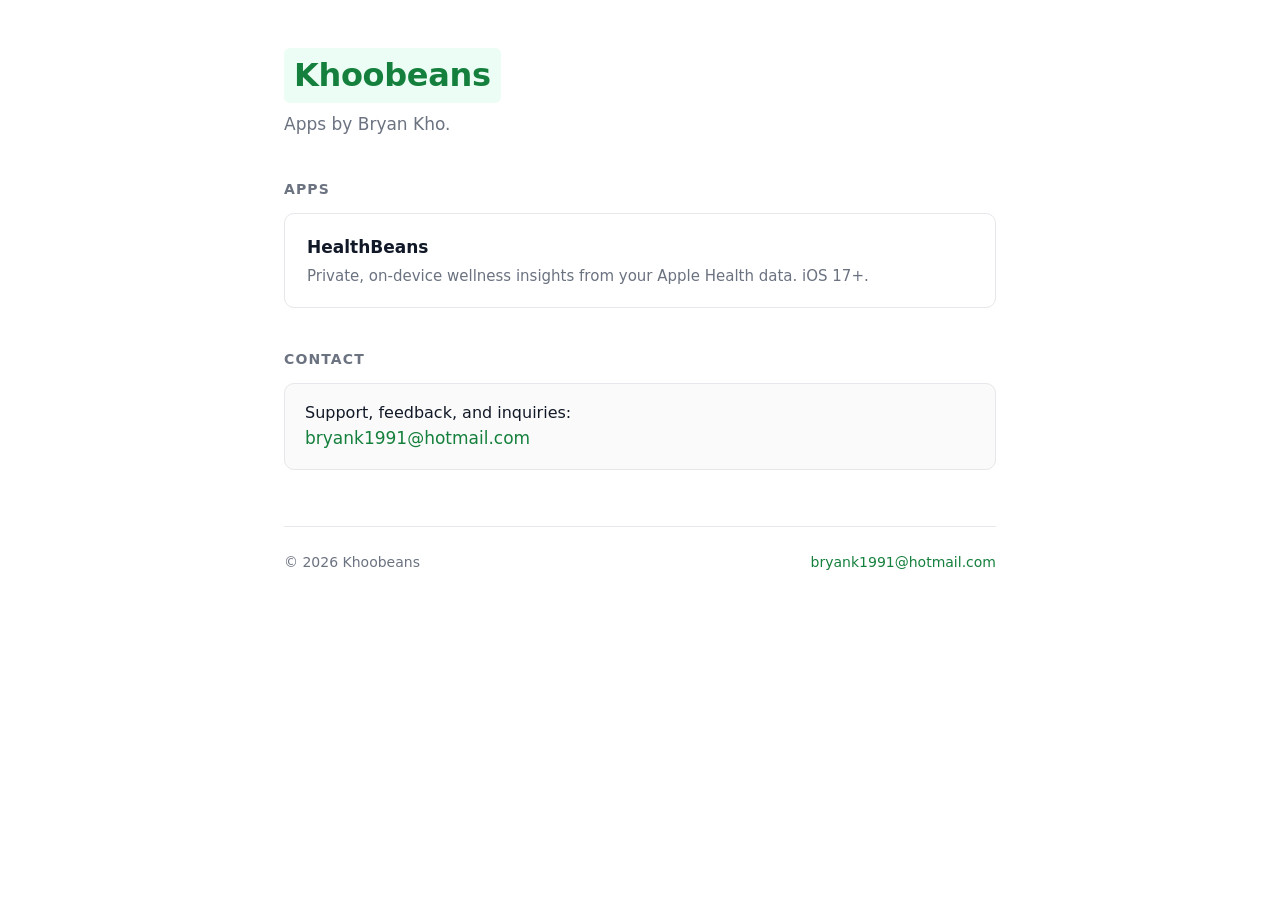
==== index.html @ 22d29abd "Initial Khoobeans support site - Khoobeans home (index.html, style.css) - HealthBeans support page (" ====
<!DOCTYPE html>
<html lang="en">
<head>
  <meta charset="UTF-8">
  <meta name="viewport" content="width=device-width, initial-scale=1">
  <title>Khoobeans</title>
  <meta name="description" content="Apps by Bryan Kho — focused, privacy-respecting tools.">
  <link rel="stylesheet" href="style.css">
</head>
<body>
  <main>
    <h1><span class="wordmark">Khoobeans</span></h1>
    <p class="subtitle">Apps by Bryan Kho.</p>

    <h2>Apps</h2>

    <a class="card" href="healthbeans/">
      <div class="card-title">HealthBeans</div>
      <div class="card-desc">Private, on-device wellness insights from your Apple Health data. iOS 17+.</div>
    </a>

    <h2>Contact</h2>
    <div class="contact-block">
      <div>Support, feedback, and inquiries:</div>
      <div class="email"><a href="mailto:bryank1991@hotmail.com">bryank1991@hotmail.com</a></div>
    </div>

    <footer>
      <div class="row">
        <span>© 2026 Khoobeans</span>
        <span><a href="mailto:bryank1991@hotmail.com">bryank1991@hotmail.com</a></span>
      </div>
    </footer>
  </main>
</body>
</html>
---- style.css ----
:root {
  --bg: #ffffff;
  --text: #111827;
  --muted: #6b7280;
  --border: #e5e7eb;
  --accent: #15803d;
  --accent-soft: #ecfdf5;
  --maxw: 760px;
  --radius: 10px;
}

* { box-sizing: border-box; }

html, body {
  margin: 0;
  padding: 0;
  background: var(--bg);
  color: var(--text);
  font-family: -apple-system, BlinkMacSystemFont, "Segoe UI", system-ui, sans-serif;
  font-size: 16px;
  line-height: 1.6;
  -webkit-font-smoothing: antialiased;
}

main {
  max-width: var(--maxw);
  margin: 0 auto;
  padding: 48px 24px 96px;
}

a {
  color: var(--accent);
  text-decoration: none;
}

a:hover { text-decoration: underline; }

.muted { color: var(--muted); }

h1 {
  font-size: 32px;
  margin: 0 0 8px;
  letter-spacing: -0.01em;
}

h1 .wordmark {
  display: inline-block;
  padding: 2px 10px;
  border-radius: 6px;
  background: var(--accent-soft);
  color: var(--accent);
}

.subtitle {
  color: var(--muted);
  font-size: 17px;
  margin: 0 0 32px;
}

h2 {
  font-size: 14px;
  font-weight: 600;
  text-transform: uppercase;
  letter-spacing: 0.08em;
  color: var(--muted);
  margin: 40px 0 12px;
}

p { margin: 0 0 12px; }

ul {
  margin: 0 0 16px;
  padding-left: 20px;
}

ul li { margin-bottom: 6px; }

.card {
  display: block;
  border: 1px solid var(--border);
  border-radius: var(--radius);
  padding: 20px 22px;
  margin-bottom: 12px;
  transition: border-color 0.15s, background 0.15s;
  color: inherit;
}

.card:hover {
  border-color: var(--accent);
  background: var(--accent-soft);
  text-decoration: none;
}

.card-title {
  font-weight: 600;
  font-size: 17px;
  margin-bottom: 4px;
}

.card-desc {
  color: var(--muted);
  font-size: 15px;
  line-height: 1.5;
}

.contact-block {
  border: 1px solid var(--border);
  border-radius: var(--radius);
  padding: 16px 20px;
  background: #fafafa;
}

.email {
  font-size: 17px;
  font-weight: 500;
}

.faq-item { margin-bottom: 20px; }

.faq-q {
  font-weight: 600;
  margin-bottom: 4px;
}

.faq-a {
  color: var(--text);
  margin: 0;
}

footer {
  margin-top: 56px;
  padding-top: 24px;
  border-top: 1px solid var(--border);
  font-size: 14px;
  color: var(--muted);
}

footer .row {
  display: flex;
  justify-content: space-between;
  flex-wrap: wrap;
  gap: 8px;
}

.back-link {
  display: inline-block;
  margin-bottom: 24px;
  font-size: 14px;
}
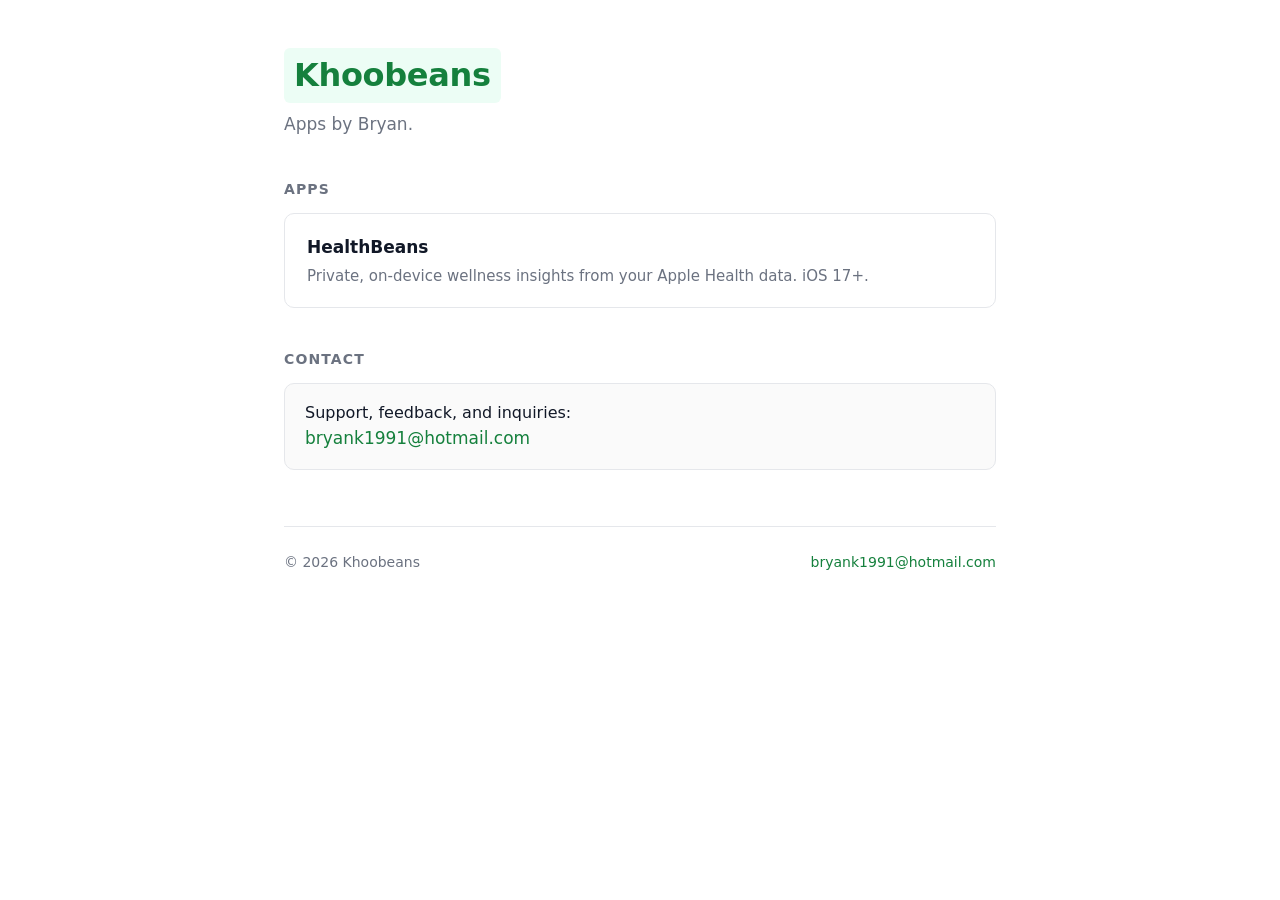
==== commit 4dc6208a: "Remove full name; refer to author as "Bryan" only - README.md - index.html (description meta + subti" ====
--- a/index.html
+++ b/index.html
@@ -4,13 +4,13 @@
   <meta charset="UTF-8">
   <meta name="viewport" content="width=device-width, initial-scale=1">
   <title>Khoobeans</title>
-  <meta name="description" content="Apps by Bryan Kho — focused, privacy-respecting tools.">
+  <meta name="description" content="Apps by Bryan — focused, privacy-respecting tools.">
   <link rel="stylesheet" href="style.css">
 </head>
 <body>
   <main>
     <h1><span class="wordmark">Khoobeans</span></h1>
-    <p class="subtitle">Apps by Bryan Kho.</p>
+    <p class="subtitle">Apps by Bryan.</p>
 
     <h2>Apps</h2>
 
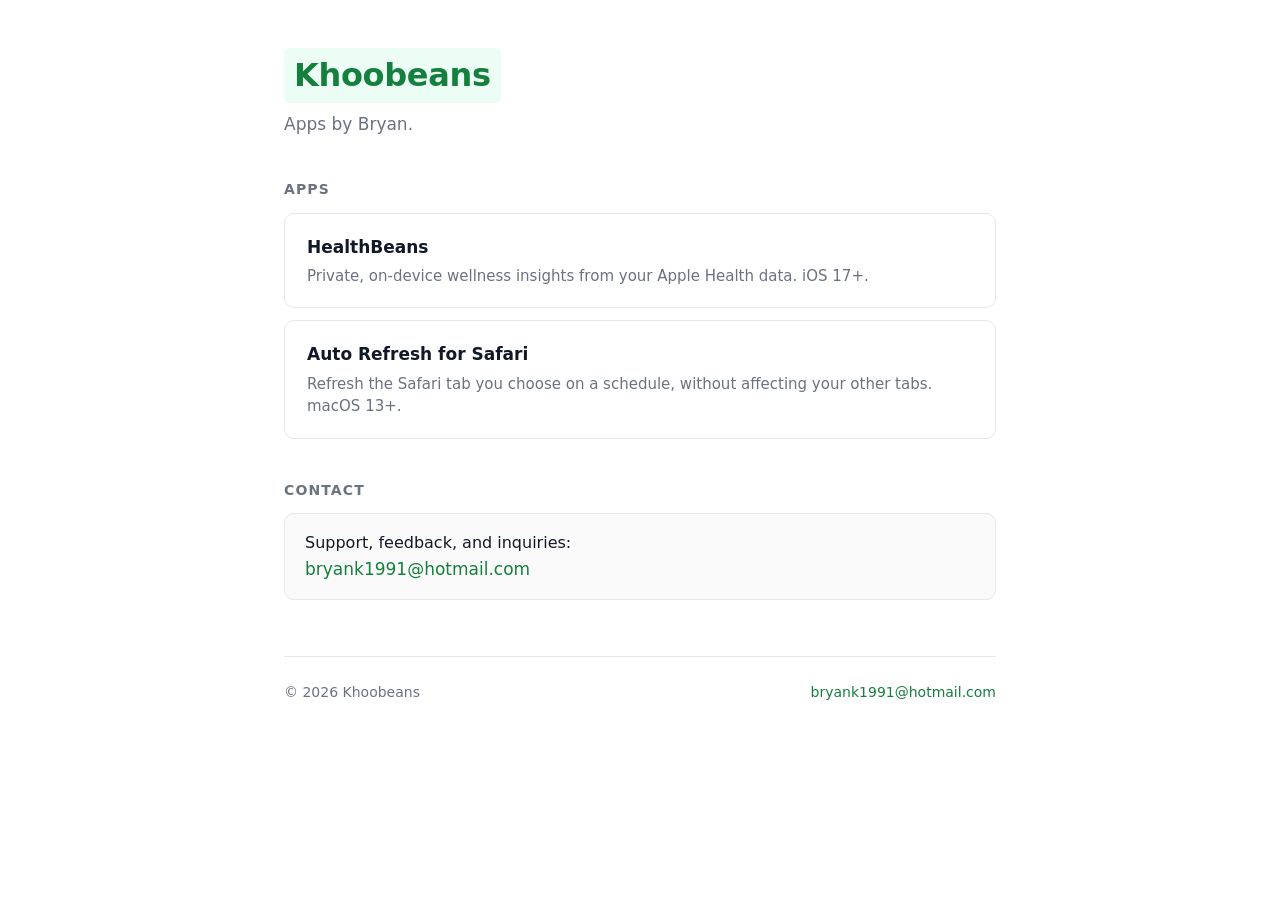
==== commit ee05cd4c: "Add Auto Refresh support and privacy page" ====
--- a/index.html
+++ b/index.html
@@ -19,6 +19,11 @@
       <div class="card-desc">Private, on-device wellness insights from your Apple Health data. iOS 17+.</div>
     </a>
 
+    <a class="card" href="auto-refresh/">
+      <div class="card-title">Auto Refresh for Safari</div>
+      <div class="card-desc">Refresh the Safari tab you choose on a schedule, without affecting your other tabs. macOS 13+.</div>
+    </a>
+
     <h2>Contact</h2>
     <div class="contact-block">
       <div>Support, feedback, and inquiries:</div>
@@ -33,4 +38,4 @@
     </footer>
   </main>
 </body>
-</html>+</html>
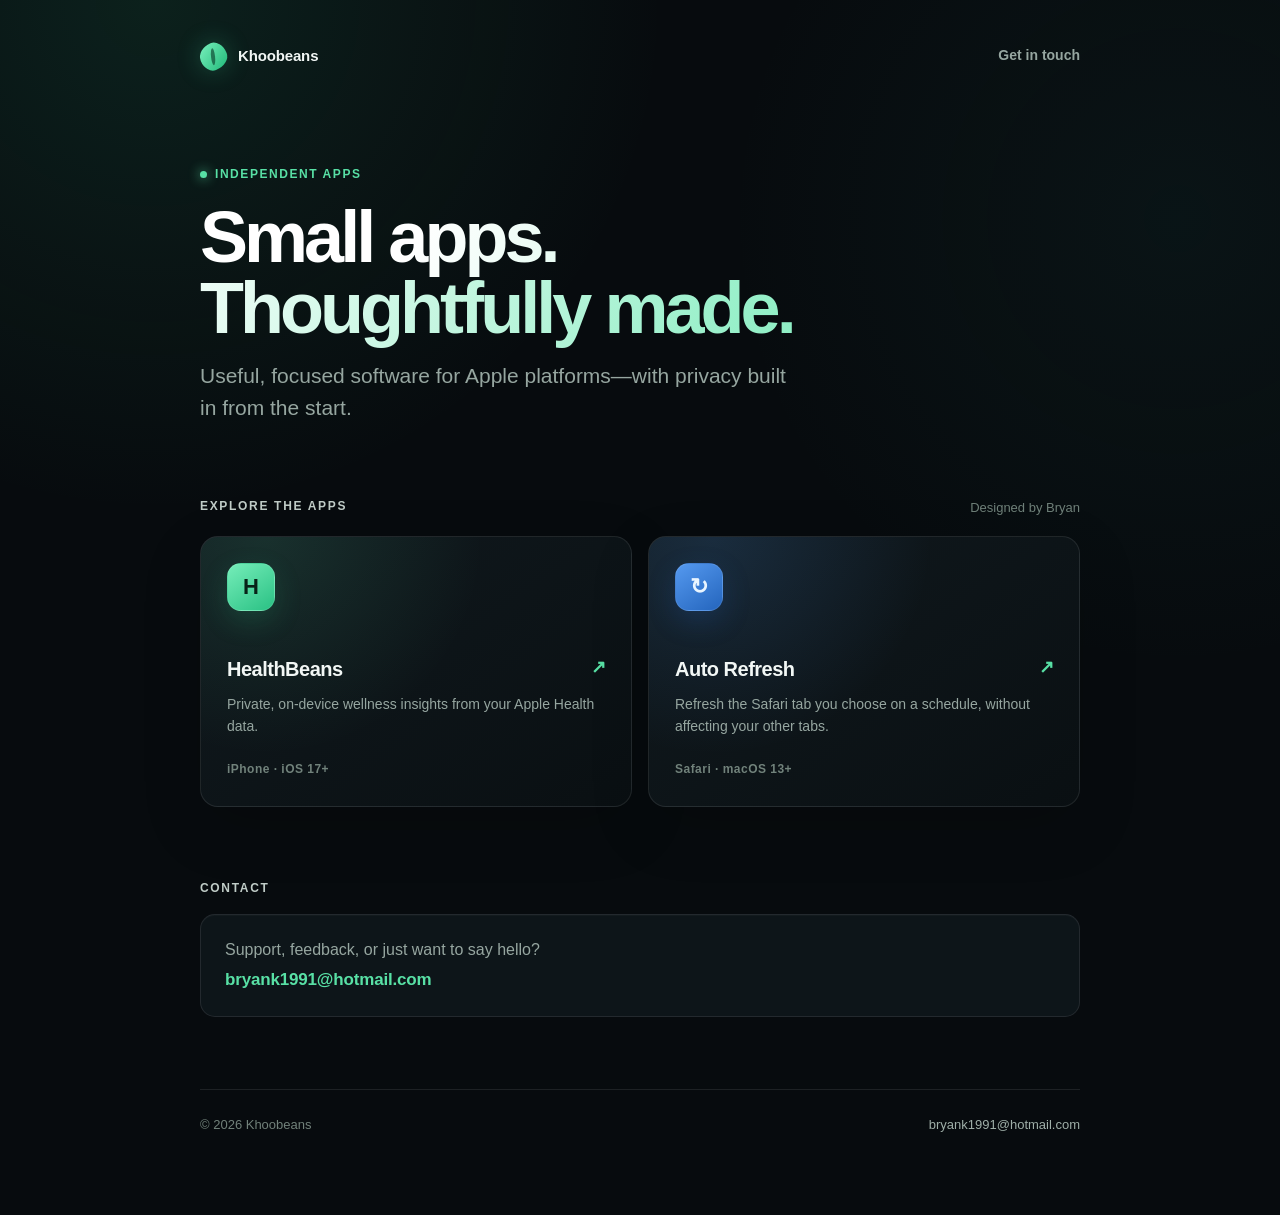
==== commit 0f4141f7: "Redesign site with polished dark theme" ====
--- a/index.html
+++ b/index.html
@@ -4,31 +4,56 @@
   <meta charset="UTF-8">
   <meta name="viewport" content="width=device-width, initial-scale=1">
   <title>Khoobeans</title>
-  <meta name="description" content="Apps by Bryan — focused, privacy-respecting tools.">
+  <meta name="description" content="Thoughtful, privacy-respecting apps for Apple platforms, made by Bryan.">
+  <meta name="theme-color" content="#070b0e">
   <link rel="stylesheet" href="style.css">
 </head>
-<body>
+<body class="home-page">
   <main>
-    <h1><span class="wordmark">Khoobeans</span></h1>
-    <p class="subtitle">Apps by Bryan.</p>
+    <header class="topbar">
+      <a class="brand" href="./" aria-label="Khoobeans home">
+        <span class="brand-mark" aria-hidden="true"></span>
+        <span>Khoobeans</span>
+      </a>
+      <a class="topbar-link" href="mailto:bryank1991@hotmail.com">Get in touch</a>
+    </header>
 
-    <h2>Apps</h2>
+    <section class="hero">
+      <p class="eyebrow">Independent apps</p>
+      <h1><span class="wordmark">Small apps.<br>Thoughtfully made.</span></h1>
+      <p class="subtitle">Useful, focused software for Apple platforms—with privacy built in from the start.</p>
+    </section>
 
-    <a class="card" href="healthbeans/">
-      <div class="card-title">HealthBeans</div>
-      <div class="card-desc">Private, on-device wellness insights from your Apple Health data. iOS 17+.</div>
-    </a>
+    <section aria-labelledby="apps-heading">
+      <div class="section-heading">
+        <h2 id="apps-heading">Explore the apps</h2>
+        <span class="section-note">Designed by Bryan</span>
+      </div>
 
-    <a class="card" href="auto-refresh/">
-      <div class="card-title">Auto Refresh for Safari</div>
-      <div class="card-desc">Refresh the Safari tab you choose on a schedule, without affecting your other tabs. macOS 13+.</div>
-    </a>
+      <div class="app-grid">
+        <a class="card healthbeans" href="healthbeans/">
+          <span class="app-icon" aria-hidden="true">H</span>
+          <div class="card-title">HealthBeans</div>
+          <div class="card-desc">Private, on-device wellness insights from your Apple Health data.</div>
+          <div class="card-meta">iPhone · iOS 17+</div>
+        </a>
 
-    <h2>Contact</h2>
-    <div class="contact-block">
-      <div>Support, feedback, and inquiries:</div>
-      <div class="email"><a href="mailto:bryank1991@hotmail.com">bryank1991@hotmail.com</a></div>
-    </div>
+        <a class="card auto-refresh" href="auto-refresh/">
+          <span class="app-icon" aria-hidden="true">↻</span>
+          <div class="card-title">Auto Refresh</div>
+          <div class="card-desc">Refresh the Safari tab you choose on a schedule, without affecting your other tabs.</div>
+          <div class="card-meta">Safari · macOS 13+</div>
+        </a>
+      </div>
+    </section>
+
+    <section class="contact-section" aria-labelledby="contact-heading">
+      <h2 id="contact-heading">Contact</h2>
+      <div class="contact-block">
+        <div class="muted">Support, feedback, or just want to say hello?</div>
+        <div class="email"><a href="mailto:bryank1991@hotmail.com">bryank1991@hotmail.com</a></div>
+      </div>
+    </section>
 
     <footer>
       <div class="row">
--- a/style.css
+++ b/style.css
@@ -1,149 +1,423 @@
 :root {
-  --bg: #ffffff;
-  --text: #111827;
-  --muted: #6b7280;
-  --border: #e5e7eb;
-  --accent: #15803d;
-  --accent-soft: #ecfdf5;
-  --maxw: 760px;
-  --radius: 10px;
+  color-scheme: dark;
+  --bg: #070b0e;
+  --surface: #0d1317;
+  --surface-raised: #111a1f;
+  --text: #f2f7f5;
+  --muted: #96a6a0;
+  --border: rgba(255, 255, 255, 0.09);
+  --accent: #58e0a5;
+  --accent-soft: rgba(88, 224, 165, 0.1);
+  --maxw: 880px;
+  --radius: 18px;
 }
 
 * { box-sizing: border-box; }
 
-html, body {
+html {
+  min-height: 100%;
+  background: var(--bg);
+  scroll-behavior: smooth;
+}
+
+body {
+  min-height: 100vh;
   margin: 0;
-  padding: 0;
-  background: var(--bg);
   color: var(--text);
-  font-family: -apple-system, BlinkMacSystemFont, "Segoe UI", system-ui, sans-serif;
+  background:
+    radial-gradient(circle at 12% 0%, rgba(48, 188, 133, 0.12), transparent 32rem),
+    radial-gradient(circle at 92% 18%, rgba(36, 128, 118, 0.08), transparent 28rem),
+    var(--bg);
+  font-family: Inter, ui-sans-serif, -apple-system, BlinkMacSystemFont, "Segoe UI", sans-serif;
   font-size: 16px;
-  line-height: 1.6;
+  line-height: 1.65;
   -webkit-font-smoothing: antialiased;
+  text-rendering: optimizeLegibility;
+}
+
+body::before {
+  position: fixed;
+  inset: 0;
+  z-index: -1;
+  pointer-events: none;
+  content: "";
+  opacity: 0.24;
+  background-image: linear-gradient(rgba(255,255,255,0.018) 1px, transparent 1px), linear-gradient(90deg, rgba(255,255,255,0.018) 1px, transparent 1px);
+  background-size: 48px 48px;
+  -webkit-mask-image: linear-gradient(to bottom, black, transparent 75%);
+  mask-image: linear-gradient(to bottom, black, transparent 75%);
 }
 
 main {
-  max-width: var(--maxw);
+  width: min(100% - 40px, var(--maxw));
   margin: 0 auto;
-  padding: 48px 24px 96px;
+  padding: 32px 0 80px;
 }
 
 a {
   color: var(--accent);
   text-decoration: none;
+  text-underline-offset: 3px;
 }
 
 a:hover { text-decoration: underline; }
 
-.muted { color: var(--muted); }
-
-h1 {
-  font-size: 32px;
-  margin: 0 0 8px;
+a:focus-visible {
+  outline: 3px solid rgba(88, 224, 165, 0.45);
+  outline-offset: 4px;
+  border-radius: 6px;
+}
+
+.topbar {
+  display: flex;
+  align-items: center;
+  justify-content: space-between;
+  min-height: 48px;
+  margin-bottom: 80px;
+}
+
+.brand {
+  display: inline-flex;
+  gap: 11px;
+  align-items: center;
+  color: var(--text);
+  font-size: 15px;
+  font-weight: 700;
   letter-spacing: -0.01em;
 }
 
-h1 .wordmark {
-  display: inline-block;
-  padding: 2px 10px;
-  border-radius: 6px;
-  background: var(--accent-soft);
-  color: var(--accent);
-}
-
-.subtitle {
+.brand:hover { text-decoration: none; }
+
+.brand-mark {
+  position: relative;
+  width: 27px;
+  height: 27px;
+  border-radius: 58% 42% 60% 40% / 48% 56% 44% 52%;
+  background: linear-gradient(145deg, #79f0bd, #21b979);
+  box-shadow: 0 0 24px rgba(65, 220, 157, 0.28);
+  transform: rotate(-22deg);
+}
+
+.brand-mark::after {
+  position: absolute;
+  inset: 5px 12px 5px 11px;
+  border-radius: 50%;
+  background: rgba(5, 51, 35, 0.6);
+  content: "";
+  transform: rotate(16deg);
+}
+
+.topbar-link {
   color: var(--muted);
-  font-size: 17px;
-  margin: 0 0 32px;
-}
-
-h2 {
   font-size: 14px;
   font-weight: 600;
+}
+
+.hero {
+  max-width: 720px;
+  margin-bottom: 72px;
+}
+
+.eyebrow {
+  display: inline-flex;
+  gap: 8px;
+  align-items: center;
+  margin: 0 0 18px;
+  color: var(--accent);
+  font-size: 12px;
+  font-weight: 750;
+  letter-spacing: 0.13em;
   text-transform: uppercase;
-  letter-spacing: 0.08em;
+}
+
+.eyebrow::before {
+  width: 7px;
+  height: 7px;
+  border-radius: 50%;
+  background: var(--accent);
+  box-shadow: 0 0 12px var(--accent);
+  content: "";
+}
+
+h1 {
+  margin: 0 0 16px;
+  font-size: clamp(42px, 8vw, 72px);
+  font-weight: 760;
+  letter-spacing: -0.055em;
+  line-height: 0.98;
+}
+
+h1 .wordmark { color: var(--text); }
+
+.hero h1 .wordmark {
+  background: linear-gradient(120deg, #ffffff 24%, #8deec4 100%);
+  background-clip: text;
+  -webkit-background-clip: text;
+  -webkit-text-fill-color: transparent;
+}
+
+.subtitle {
+  max-width: 600px;
+  margin: 0;
   color: var(--muted);
-  margin: 40px 0 12px;
-}
-
-p { margin: 0 0 12px; }
-
-ul {
-  margin: 0 0 16px;
-  padding-left: 20px;
-}
-
-ul li { margin-bottom: 6px; }
+  font-size: clamp(18px, 2.7vw, 21px);
+  line-height: 1.55;
+}
+
+h2 {
+  margin: 48px 0 16px;
+  color: #c0ccc7;
+  font-size: 12px;
+  font-weight: 750;
+  letter-spacing: 0.14em;
+  text-transform: uppercase;
+}
+
+p { margin: 0 0 14px; }
+
+.section-heading {
+  display: flex;
+  align-items: center;
+  justify-content: space-between;
+  margin: 0 0 18px;
+}
+
+.section-heading h2 { margin: 0; }
+
+.section-note {
+  color: #6f8079;
+  font-size: 13px;
+}
+
+.app-grid {
+  display: grid;
+  grid-template-columns: repeat(2, minmax(0, 1fr));
+  gap: 16px;
+}
 
 .card {
-  display: block;
+  position: relative;
+  display: flex;
+  min-height: 245px;
+  flex-direction: column;
+  overflow: hidden;
+  padding: 26px;
   border: 1px solid var(--border);
   border-radius: var(--radius);
-  padding: 20px 22px;
-  margin-bottom: 12px;
-  transition: border-color 0.15s, background 0.15s;
   color: inherit;
+  background: linear-gradient(145deg, rgba(17, 26, 31, 0.96), rgba(10, 16, 19, 0.96));
+  box-shadow: 0 20px 60px rgba(0, 0, 0, 0.16);
+  transition: transform 180ms ease, border-color 180ms ease, box-shadow 180ms ease;
+}
+
+.card::before {
+  position: absolute;
+  inset: 0;
+  pointer-events: none;
+  background: radial-gradient(circle at 15% 0%, var(--card-glow, rgba(88, 224, 165, 0.12)), transparent 48%);
+  content: "";
 }
 
 .card:hover {
-  border-color: var(--accent);
-  background: var(--accent-soft);
+  border-color: rgba(88, 224, 165, 0.42);
+  box-shadow: 0 24px 70px rgba(0, 0, 0, 0.3), 0 0 0 1px rgba(88, 224, 165, 0.05);
   text-decoration: none;
+  transform: translateY(-4px);
+}
+
+.card.auto-refresh { --card-glow: rgba(74, 144, 226, 0.17); }
+
+.app-icon {
+  position: relative;
+  display: grid;
+  width: 48px;
+  height: 48px;
+  margin-bottom: 42px;
+  place-items: center;
+  border: 1px solid rgba(255, 255, 255, 0.09);
+  border-radius: 14px;
+  color: #082318;
+  background: linear-gradient(145deg, #75edb9, #2ac184);
+  box-shadow: 0 10px 28px rgba(42, 193, 132, 0.18);
+  font-size: 22px;
+  font-weight: 800;
+  line-height: 1;
+}
+
+.auto-refresh .app-icon {
+  color: #e9f5ff;
+  background: linear-gradient(145deg, #5599ef, #2465bd);
+  box-shadow: 0 10px 28px rgba(36, 101, 189, 0.22);
 }
 
 .card-title {
-  font-weight: 600;
+  position: relative;
+  margin-bottom: 7px;
+  padding-right: 32px;
+  font-size: 20px;
+  font-weight: 700;
+  letter-spacing: -0.025em;
+}
+
+.card-title::after {
+  position: absolute;
+  right: 0;
+  color: var(--accent);
+  content: "\2197";
+  font-size: 18px;
+  transition: transform 180ms ease;
+}
+
+.card:hover .card-title::after { transform: translate(2px, -2px); }
+
+.card-desc {
+  position: relative;
+  color: var(--muted);
+  font-size: 14px;
+  line-height: 1.6;
+}
+
+.card-meta {
+  position: relative;
+  margin-top: auto;
+  padding-top: 22px;
+  color: #71827b;
+  font-size: 12px;
+  font-weight: 650;
+  letter-spacing: 0.04em;
+}
+
+.contact-section { margin-top: 72px; }
+.contact-section h2 { margin-top: 0; }
+
+.contact-block {
+  padding: 22px 24px;
+  border: 1px solid var(--border);
+  border-radius: 15px;
+  background: rgba(17, 26, 31, 0.72);
+  box-shadow: inset 0 1px 0 rgba(255, 255, 255, 0.025);
+}
+
+.contact-block .email { margin-top: 2px; }
+
+.email {
   font-size: 17px;
-  margin-bottom: 4px;
-}
-
-.card-desc {
-  color: var(--muted);
-  font-size: 15px;
-  line-height: 1.5;
-}
-
-.contact-block {
+  font-weight: 650;
+  letter-spacing: -0.01em;
+}
+
+.muted { color: var(--muted); }
+.support-page main { max-width: 760px; }
+.support-page .topbar { margin-bottom: 62px; }
+
+.support-page h1 {
+  font-size: clamp(38px, 7vw, 58px);
+  line-height: 1.04;
+}
+
+.support-page .subtitle { margin-bottom: 58px; }
+.support-page h2 { margin-top: 52px; }
+
+ul {
+  margin: 0 0 18px;
+  padding: 0;
+  list-style: none;
+}
+
+ul li {
+  position: relative;
+  margin-bottom: 10px;
+  padding-left: 24px;
+}
+
+ul li::before {
+  position: absolute;
+  top: 0.7em;
+  left: 3px;
+  width: 6px;
+  height: 6px;
+  border-radius: 50%;
+  background: var(--accent);
+  box-shadow: 0 0 10px rgba(88, 224, 165, 0.32);
+  content: "";
+}
+
+.faq-list {
+  overflow: hidden;
   border: 1px solid var(--border);
   border-radius: var(--radius);
-  padding: 16px 20px;
-  background: #fafafa;
-}
-
-.email {
-  font-size: 17px;
-  font-weight: 500;
-}
-
-.faq-item { margin-bottom: 20px; }
+  background: rgba(13, 19, 23, 0.72);
+}
+
+.faq-item { margin: 0; padding: 22px 24px; }
+.faq-item + .faq-item { border-top: 1px solid var(--border); }
 
 .faq-q {
-  font-weight: 600;
-  margin-bottom: 4px;
-}
-
-.faq-a {
-  color: var(--text);
-  margin: 0;
+  margin-bottom: 6px;
+  color: #eff8f4;
+  font-size: 16px;
+  font-weight: 700;
+  letter-spacing: -0.012em;
+}
+
+.faq-a { margin: 0; color: #adbbb5; }
+
+code {
+  padding: 2px 6px;
+  border: 1px solid var(--border);
+  border-radius: 5px;
+  color: #c9f8e4;
+  background: #0c1411;
+  font-family: ui-monospace, SFMono-Regular, Menlo, monospace;
+  font-size: 0.9em;
+}
+
+#status {
+  padding: 15px 18px;
+  border: 1px solid rgba(88, 224, 165, 0.2);
+  border-radius: 12px;
+  color: #c9f8e4;
+  background: var(--accent-soft);
 }
 
 footer {
-  margin-top: 56px;
+  margin-top: 72px;
   padding-top: 24px;
   border-top: 1px solid var(--border);
-  font-size: 14px;
-  color: var(--muted);
+  color: #71817a;
+  font-size: 13px;
 }
 
 footer .row {
   display: flex;
+  flex-wrap: wrap;
+  gap: 10px 24px;
   justify-content: space-between;
-  flex-wrap: wrap;
+}
+
+footer a { color: #9fafa8; }
+
+.back-link {
+  display: inline-flex;
   gap: 8px;
-}
-
-.back-link {
-  display: inline-block;
-  margin-bottom: 24px;
+  align-items: center;
+  color: var(--muted);
   font-size: 14px;
-}+  font-weight: 600;
+}
+
+@media (max-width: 680px) {
+  main { width: min(100% - 32px, var(--maxw)); padding-top: 22px; }
+  .topbar { margin-bottom: 58px; }
+  .hero { margin-bottom: 56px; }
+  .app-grid { grid-template-columns: 1fr; }
+  .card { min-height: 220px; }
+  .app-icon { margin-bottom: 34px; }
+  .section-note { display: none; }
+  .contact-section { margin-top: 56px; }
+}
+
+@media (prefers-reduced-motion: reduce) {
+  html { scroll-behavior: auto; }
+  *, *::before, *::after { transition-duration: 0.01ms !important; }
+}
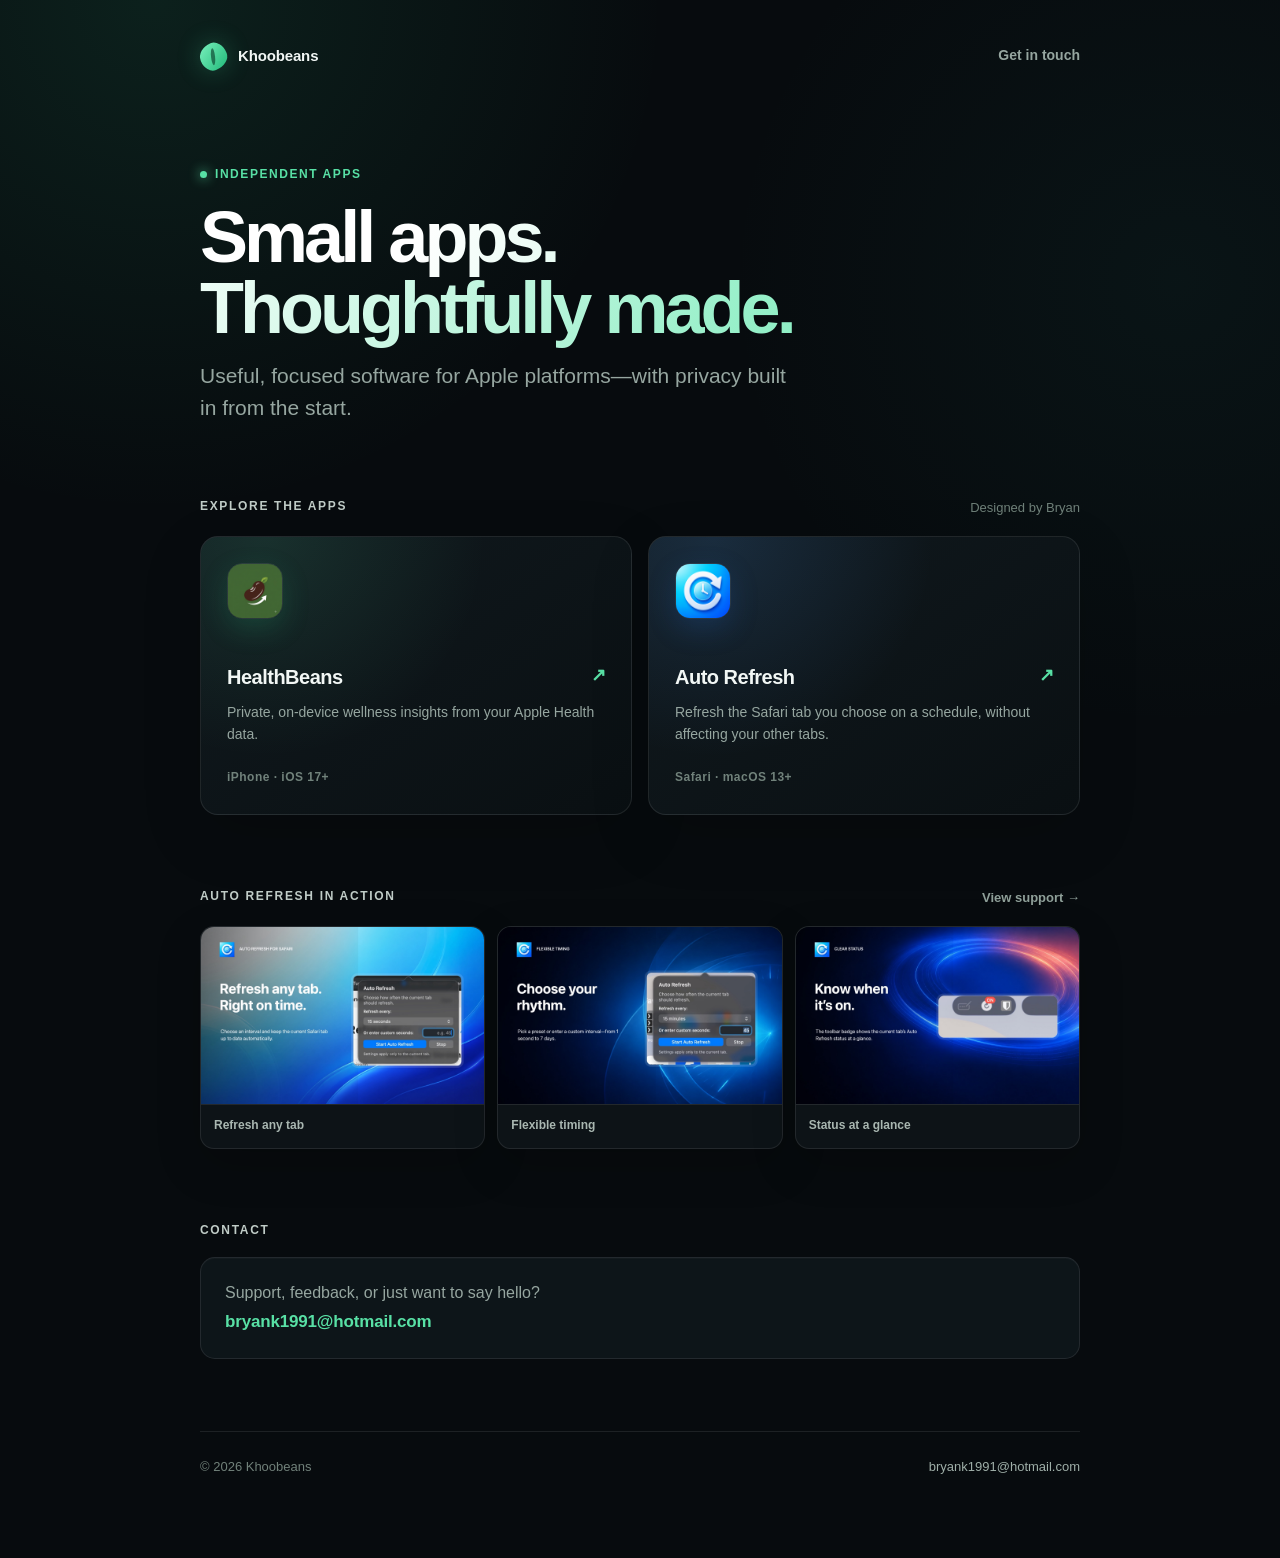
==== commit d480904f: "Add product artwork to homepage" ====
--- a/index.html
+++ b/index.html
@@ -32,18 +32,40 @@
 
       <div class="app-grid">
         <a class="card healthbeans" href="healthbeans/">
-          <span class="app-icon" aria-hidden="true">H</span>
+          <img class="app-icon" src="assets/healthbeans-icon.png" width="56" height="56" alt="" aria-hidden="true">
           <div class="card-title">HealthBeans</div>
           <div class="card-desc">Private, on-device wellness insights from your Apple Health data.</div>
           <div class="card-meta">iPhone · iOS 17+</div>
         </a>
 
         <a class="card auto-refresh" href="auto-refresh/">
-          <span class="app-icon" aria-hidden="true">↻</span>
+          <img class="app-icon" src="assets/auto-refresh-icon.png" width="56" height="56" alt="" aria-hidden="true">
           <div class="card-title">Auto Refresh</div>
           <div class="card-desc">Refresh the Safari tab you choose on a schedule, without affecting your other tabs.</div>
           <div class="card-meta">Safari · macOS 13+</div>
         </a>
+      </div>
+    </section>
+
+    <section class="showcase-section" aria-labelledby="showcase-heading">
+      <div class="section-heading">
+        <h2 id="showcase-heading">Auto Refresh in action</h2>
+        <a class="section-link" href="auto-refresh/">View support →</a>
+      </div>
+
+      <div class="showcase-grid">
+        <figure class="showcase-item">
+          <img src="assets/auto-refresh-overview.jpg" width="1440" height="900" loading="lazy" decoding="async" alt="Auto Refresh menu open in Safari with a fifteen-second interval selected">
+          <figcaption>Refresh any tab</figcaption>
+        </figure>
+        <figure class="showcase-item">
+          <img src="assets/auto-refresh-timing.jpg" width="1440" height="900" loading="lazy" decoding="async" alt="Auto Refresh menu showing preset and custom interval controls">
+          <figcaption>Flexible timing</figcaption>
+        </figure>
+        <figure class="showcase-item">
+          <img src="assets/auto-refresh-status.jpg" width="1440" height="900" loading="lazy" decoding="async" alt="Safari toolbar showing the Auto Refresh active status badge">
+          <figcaption>Status at a glance</figcaption>
+        </figure>
       </div>
     </section>
 
--- a/style.css
+++ b/style.css
@@ -189,6 +189,12 @@
   font-size: 13px;
 }
 
+.section-link {
+  color: #8fa099;
+  font-size: 13px;
+  font-weight: 600;
+}
+
 .app-grid {
   display: grid;
   grid-template-columns: repeat(2, minmax(0, 1fr));
@@ -229,24 +235,17 @@
 
 .app-icon {
   position: relative;
-  display: grid;
-  width: 48px;
-  height: 48px;
+  display: block;
+  width: 56px;
+  height: 56px;
   margin-bottom: 42px;
-  place-items: center;
   border: 1px solid rgba(255, 255, 255, 0.09);
-  border-radius: 14px;
-  color: #082318;
-  background: linear-gradient(145deg, #75edb9, #2ac184);
+  border-radius: 15px;
   box-shadow: 0 10px 28px rgba(42, 193, 132, 0.18);
-  font-size: 22px;
-  font-weight: 800;
-  line-height: 1;
+  object-fit: cover;
 }
 
 .auto-refresh .app-icon {
-  color: #e9f5ff;
-  background: linear-gradient(145deg, #5599ef, #2465bd);
   box-shadow: 0 10px 28px rgba(36, 101, 189, 0.22);
 }
 
@@ -285,6 +284,45 @@
   font-size: 12px;
   font-weight: 650;
   letter-spacing: 0.04em;
+}
+
+.showcase-section { margin-top: 72px; }
+
+.showcase-grid {
+  display: grid;
+  grid-template-columns: repeat(3, minmax(0, 1fr));
+  gap: 12px;
+}
+
+.showcase-item {
+  overflow: hidden;
+  margin: 0;
+  border: 1px solid var(--border);
+  border-radius: 14px;
+  background: var(--surface);
+  box-shadow: 0 16px 45px rgba(0, 0, 0, 0.2);
+  transition: transform 180ms ease, border-color 180ms ease;
+}
+
+.showcase-item:hover {
+  border-color: rgba(82, 158, 255, 0.35);
+  transform: translateY(-3px);
+}
+
+.showcase-item img {
+  display: block;
+  width: 100%;
+  height: auto;
+  aspect-ratio: 8 / 5;
+  object-fit: cover;
+}
+
+.showcase-item figcaption {
+  padding: 11px 13px 12px;
+  border-top: 1px solid var(--border);
+  color: #a9b7b1;
+  font-size: 12px;
+  font-weight: 650;
 }
 
 .contact-section { margin-top: 72px; }
@@ -414,6 +452,15 @@
   .card { min-height: 220px; }
   .app-icon { margin-bottom: 34px; }
   .section-note { display: none; }
+  .showcase-section { margin-top: 56px; }
+  .showcase-grid {
+    grid-template-columns: repeat(3, minmax(260px, 82vw));
+    overflow-x: auto;
+    padding: 0 16px 12px 0;
+    scroll-snap-type: x mandatory;
+    scrollbar-width: thin;
+  }
+  .showcase-item { scroll-snap-align: start; }
   .contact-section { margin-top: 56px; }
 }
 
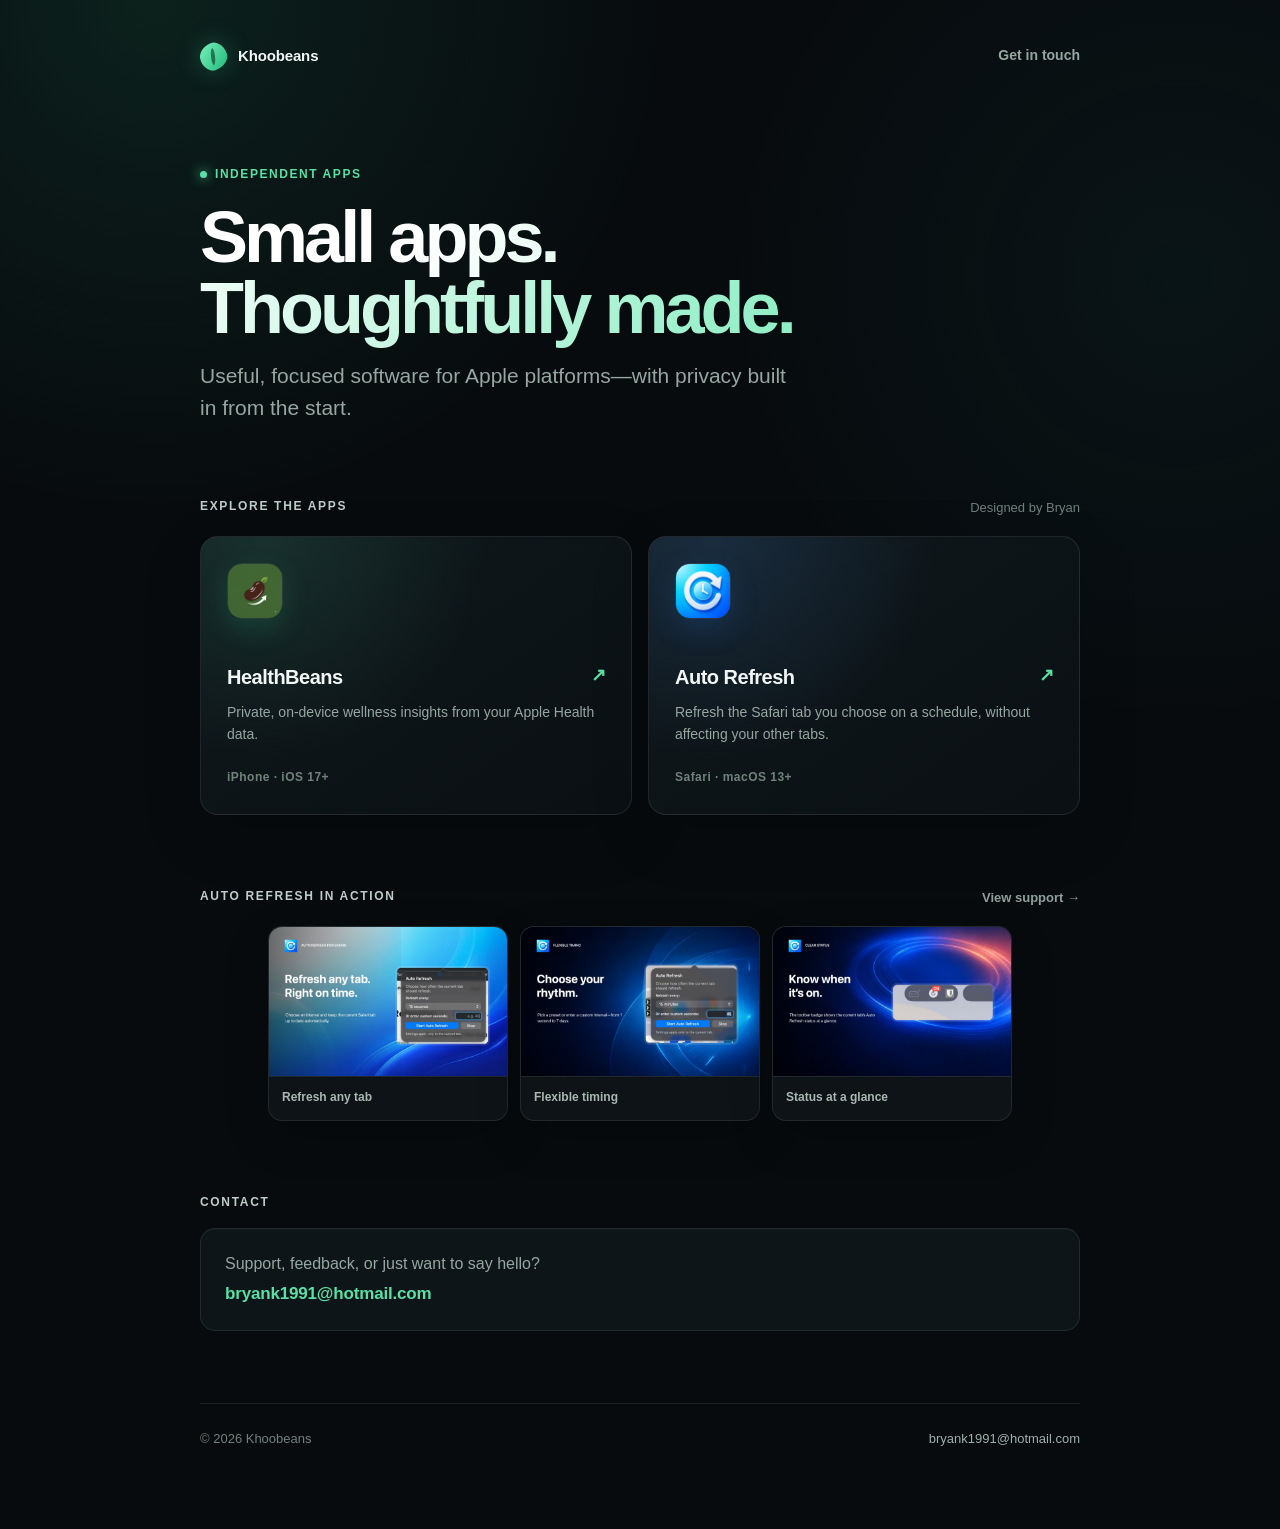
==== commit 4a20d06e: "Fix responsive gallery sizing" ====
--- a/index.html
+++ b/index.html
@@ -6,7 +6,7 @@
   <title>Khoobeans</title>
   <meta name="description" content="Thoughtful, privacy-respecting apps for Apple platforms, made by Bryan.">
   <meta name="theme-color" content="#070b0e">
-  <link rel="stylesheet" href="style.css">
+  <link rel="stylesheet" href="style.css?v=20260903-2">
 </head>
 <body class="home-page">
   <main>
--- a/style.css
+++ b/style.css
@@ -13,6 +13,11 @@
 }
 
 * { box-sizing: border-box; }
+
+img {
+  max-width: 100%;
+  height: auto;
+}
 
 html {
   min-height: 100%;
@@ -290,8 +295,9 @@
 
 .showcase-grid {
   display: grid;
-  grid-template-columns: repeat(3, minmax(0, 1fr));
+  grid-template-columns: repeat(3, minmax(0, 240px));
   gap: 12px;
+  justify-content: center;
 }
 
 .showcase-item {
@@ -312,7 +318,6 @@
 .showcase-item img {
   display: block;
   width: 100%;
-  height: auto;
   aspect-ratio: 8 / 5;
   object-fit: cover;
 }
@@ -454,7 +459,8 @@
   .section-note { display: none; }
   .showcase-section { margin-top: 56px; }
   .showcase-grid {
-    grid-template-columns: repeat(3, minmax(260px, 82vw));
+    grid-template-columns: repeat(3, 200px);
+    justify-content: start;
     overflow-x: auto;
     padding: 0 16px 12px 0;
     scroll-snap-type: x mandatory;
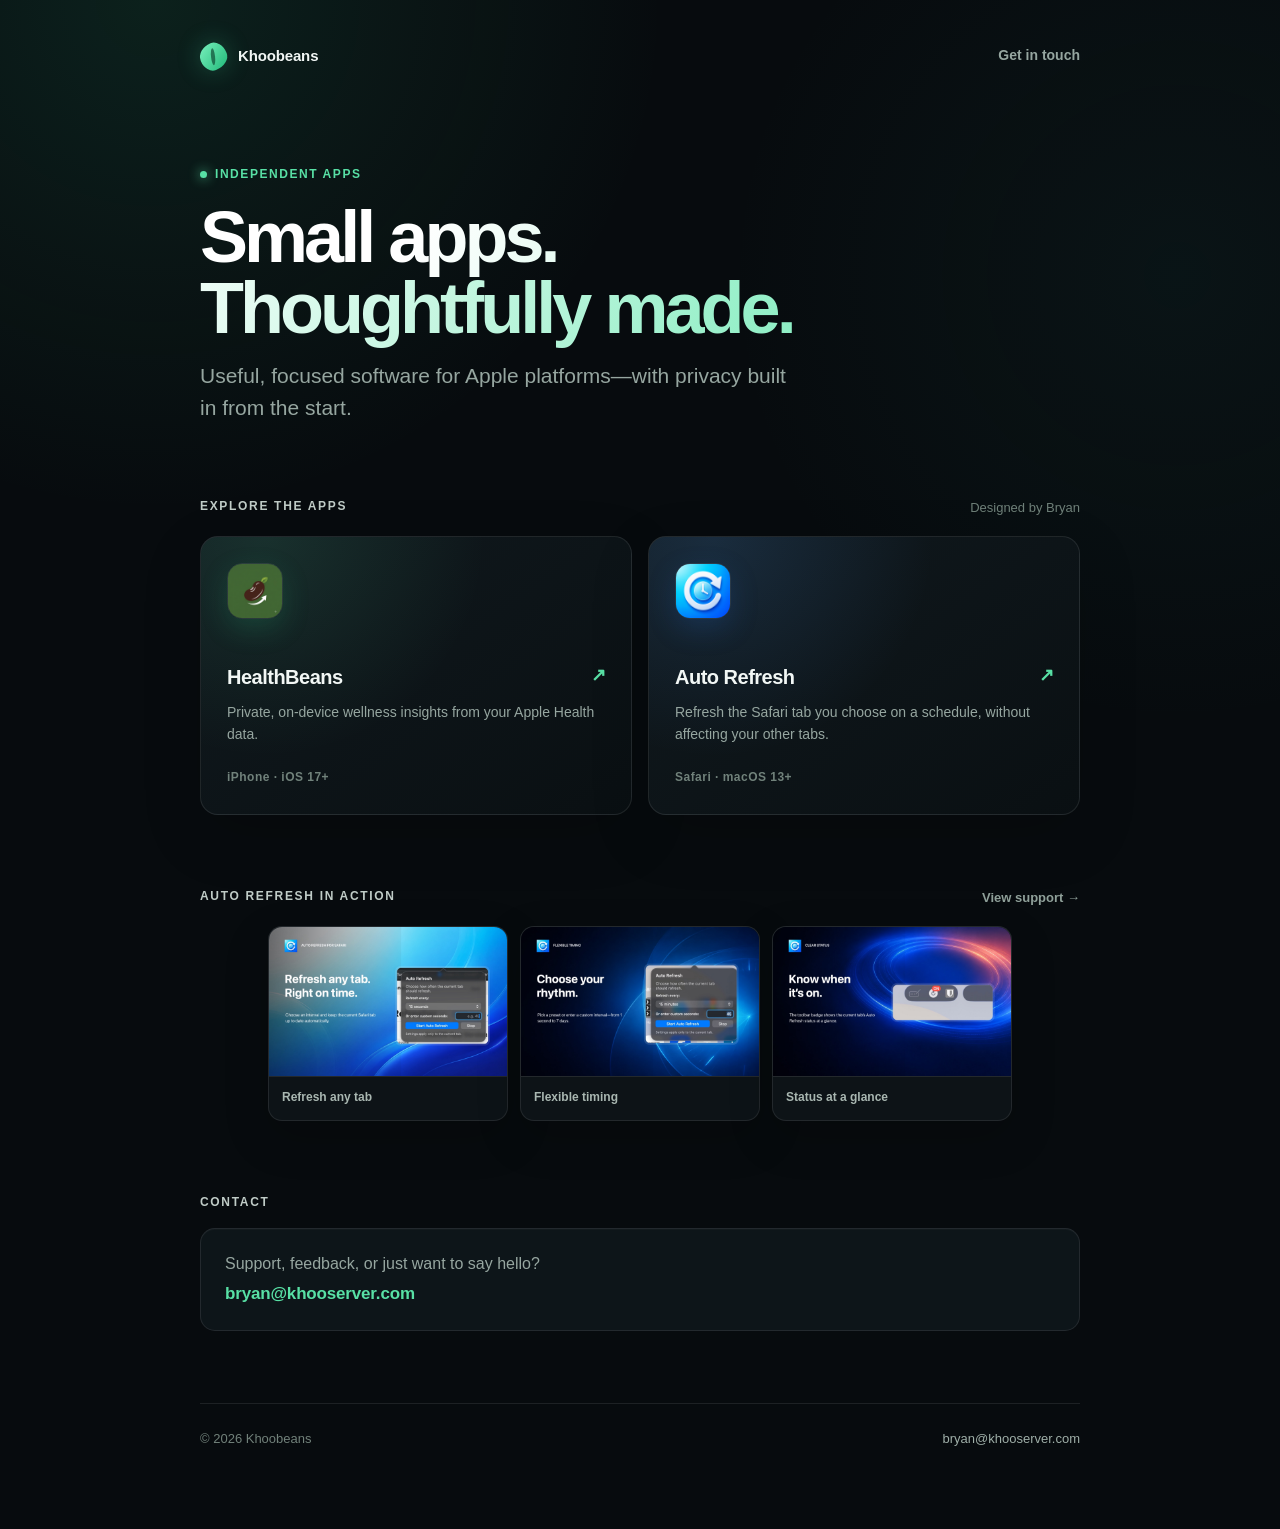
==== commit 8ebc003b: "Update contact email to bryan@khooserver.com" ====
--- a/index.html
+++ b/index.html
@@ -15,7 +15,7 @@
         <span class="brand-mark" aria-hidden="true"></span>
         <span>Khoobeans</span>
       </a>
-      <a class="topbar-link" href="mailto:bryank1991@hotmail.com">Get in touch</a>
+      <a class="topbar-link" href="mailto:bryan@khooserver.com">Get in touch</a>
     </header>
 
     <section class="hero">
@@ -73,14 +73,14 @@
       <h2 id="contact-heading">Contact</h2>
       <div class="contact-block">
         <div class="muted">Support, feedback, or just want to say hello?</div>
-        <div class="email"><a href="mailto:bryank1991@hotmail.com">bryank1991@hotmail.com</a></div>
+        <div class="email"><a href="mailto:bryan@khooserver.com">bryan@khooserver.com</a></div>
       </div>
     </section>
 
     <footer>
       <div class="row">
         <span>© 2026 Khoobeans</span>
-        <span><a href="mailto:bryank1991@hotmail.com">bryank1991@hotmail.com</a></span>
+        <span><a href="mailto:bryan@khooserver.com">bryan@khooserver.com</a></span>
       </div>
     </footer>
   </main>
